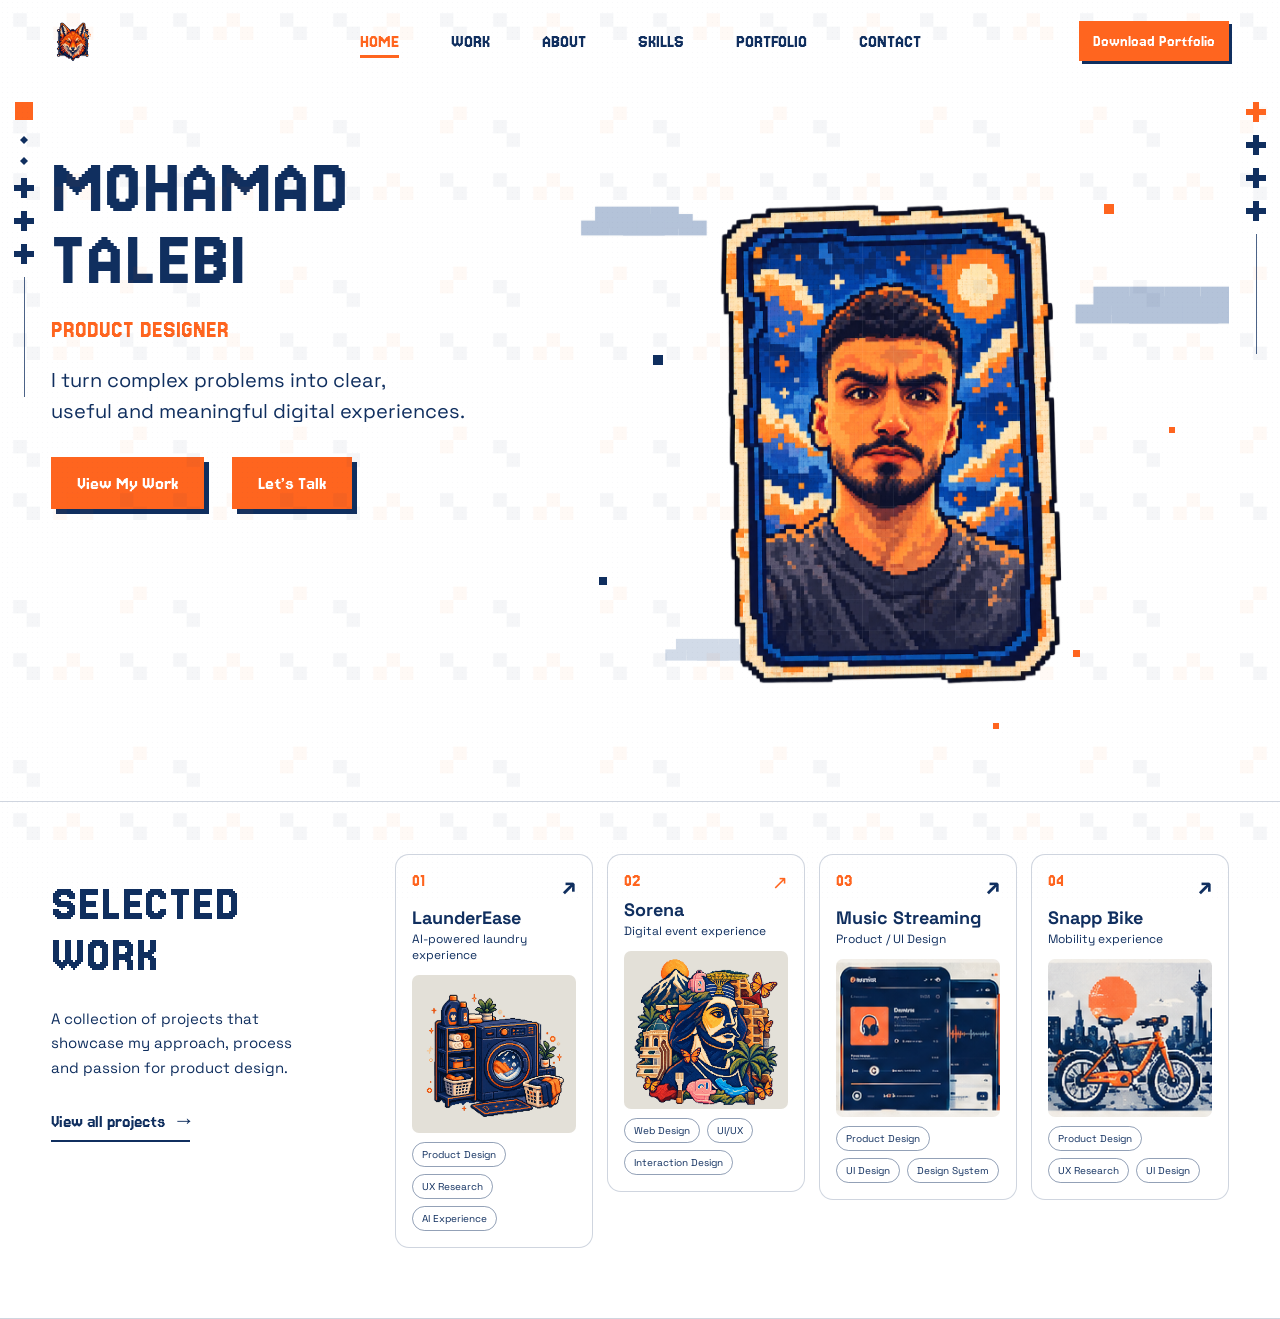
==== index.html @ 47027f38 "Add files via upload" ====
<!doctype html>
<html lang="en">
<head>
  <meta charset="utf-8">
  <meta name="viewport" content="width=device-width, initial-scale=1">
  <meta name="theme-color" content="#ffffff">
  <meta name="description" content="Mohamad Talebi — Product Designer portfolio.">
  <title>Mohamad Talebi — Product Designer</title>
  <link rel="preconnect" href="https://fonts.googleapis.com">
  <link rel="preconnect" href="https://fonts.gstatic.com" crossorigin>
  <link href="https://fonts.googleapis.com/css2?family=Jersey+15&family=Space+Grotesk:wght@400;500;600;700&display=swap" rel="stylesheet">
  <link rel="stylesheet" href="styles.css">
</head>
<body>
  <div class="noise" aria-hidden="true"></div>

  <header class="site-header">
    <a class="brand" href="#home" aria-label="Mohamad Talebi home">
      <img src="assets/foxlogo.png" alt="Mohamad Talebi home">
    </a>

    <nav class="desktop-nav" aria-label="Primary navigation">
      <a class="active" href="#home">HOME</a>
      <a href="#work">WORK</a>
      <a href="about.html">ABOUT</a>
      <a href="skills.html">SKILLS</a>
      <a href="portfolio.html">PORTFOLIO</a>
    <a href="contact.html">CONTACT</a>
    </nav>

    <div class="header-tools">
      <a class="portfolio-download" href="assets/mohamad%20talebi%20portfolio%20%282%29%20%281%29.pdf" download="Mohamad-Talebi-Portfolio.pdf">Download Portfolio</a>
      <button class="menu-button" type="button" aria-label="Open menu" aria-expanded="false">
        <span></span><span></span><span></span>
      </button>
    </div>
  </header>

  <div class="mobile-nav" aria-hidden="true">
    <a href="#home">HOME</a><a href="#work">WORK</a><a href="about.html">ABOUT</a>
    <a href="skills.html">SKILLS</a><a href="portfolio.html">PORTFOLIO</a>
    <a href="contact.html">CONTACT</a>
  </div>

  <main id="home">
    <section class="hero section-shell">
      <div class="side-rail left-rail" aria-hidden="true">
        <span class="rail-square"></span>
        <span class="rail-dot"></span><span class="rail-dot"></span>
        <span class="rail-cross"></span><span class="rail-cross"></span>
        <span class="rail-cross"></span>
        <i></i>
      </div>

      <div class="hero-copy">
        <h1>MOHAMAD<br>TALEBI</h1>
        <p class="role">PRODUCT DESIGNER</p>
        <p class="hero-text">I turn complex problems into clear,<br class="desktop-only"> useful and meaningful digital experiences.</p>
        <div class="hero-actions">
          <a class="btn-primary" href="#work">View My Work</a>
          <a class="btn-primary" href="contact.html">Let’s Talk</a>
        </div>
      </div>

      <div class="hero-art" aria-label="Pixel art portrait of Mohamad Talebi">
        <div class="pixel-cloud cloud-a" aria-hidden="true"><i></i><i></i><i></i></div>
        <div class="pixel-cloud cloud-b" aria-hidden="true"><i></i><i></i><i></i><i></i></div>
        <div class="pixel-cloud cloud-c" aria-hidden="true"><i></i><i></i><i></i></div>
        <div class="pixel-spark spark-a" aria-hidden="true"></div>
        <div class="pixel-spark spark-b" aria-hidden="true"></div>
        <div class="pixel-spark spark-c" aria-hidden="true"></div>
        <div class="pixel-spark spark-d" aria-hidden="true"></div>
        <div class="pixel-spark spark-e" aria-hidden="true"></div>
        <div class="pixel-spark spark-f" aria-hidden="true"></div>
        <div class="pixel-spark spark-g" aria-hidden="true"></div>
        <div class="hero-portrait-wrap">
          <div class="portrait-pixel-shimmer" aria-hidden="true"></div>
          <img class="hero-portrait" src="assets/hero-portrait.png" alt="Pixel art portrait of Mohamad Talebi">
        </div>
      </div>

      <div class="side-rail right-rail" aria-hidden="true">
        <span class="rail-cross orange"></span><span class="rail-cross"></span>
        <span class="rail-cross"></span><span class="rail-cross"></span>
        <i></i>
      </div>
    </section>

    <section class="work section-shell" id="work">
      <div class="work-intro">
        <h2>SELECTED<br>WORK</h2>
        <p>A collection of projects that showcase my approach, process and passion for product design.</p>
        <a class="text-link" href="#contact">View all projects <span>→</span></a>
      </div>

      <div class="project-grid">
        <article class="project-card">
          <div class="project-top"><span>01</span><a href="#contact" aria-label="Open LaunderEase project">↗</a></div>
          <h3>LaunderEase</h3><p>AI-powered laundry experience</p>
          <div class="project-image"><img src="assets/launder-ease.png" alt="LaunderEase UI"></div>
          <div class="tags"><span>Product Design</span><span>UX Research</span><span>AI Experience</span></div>
        </article>

        <a class="project-card" href="https://sorena-competition.com" target="_blank" rel="noopener noreferrer" aria-label="Open Sorena website">
          <div class="project-top"><span>02</span><span class="project-arrow" aria-hidden="true">↗</span></div>
          <h3>Sorena</h3><p>Digital event experience</p>
          <div class="project-image"><img src="assets/sorena-transparent.png" alt="Sorena event website"></div>
          <div class="tags"><span>Web Design</span><span>UI/UX</span><span>Interaction Design</span></div>
        </a>

        <article class="project-card">
          <div class="project-top"><span>03</span><a href="#contact" aria-label="Open Music Streaming project">↗</a></div>
          <h3>Music Streaming</h3><p>Product / UI Design</p>
          <div class="project-image"><img src="assets/music-streaming.png" alt="Music streaming UI"></div>
          <div class="tags"><span>Product Design</span><span>UI Design</span><span>Design System</span></div>
        </article>

        <article class="project-card">
          <div class="project-top"><span>04</span><a href="#contact" aria-label="Open Snapp Bike project">↗</a></div>
          <h3>Snapp Bike</h3><p>Mobility experience</p>
          <div class="project-image"><img src="assets/snapp-bike.png" alt="Snapp Bike project"></div>
          <div class="tags"><span>Product Design</span><span>UX Research</span><span>UI Design</span></div>
        </article>
      </div>
    </section>

  </main>

  <script src="script.js"></script>
</body>
</html>
---- styles.css ----
*{box-sizing:border-box}
:root{
  --paper:#ffffff;
  --paper-2:#ffffff;
  --navy:#102f5f;
  --navy-2:#1b3d70;
  --orange:#ff651f;
  --ink:#102f5f;
  --line:rgba(16,47,95,.20);
  --max:1440px;
  --pad:clamp(20px,4vw,64px);
  --pixel:"Jersey 15",monospace;
  --body:"Space Grotesk",system-ui,sans-serif;
}
html{scroll-behavior:smooth}
body{margin:0;background:#ffffff;color:var(--ink);font-family:var(--body);overflow-x:hidden}
body:before{content:"";position:fixed;inset:0;pointer-events:none;opacity:.13;background-image:radial-gradient(rgba(16,47,95,.25) .6px,transparent .6px);background-size:5px 5px;z-index:50}
.noise{position:fixed;inset:0;pointer-events:none;opacity:.045;z-index:51;background-image:url("assets/pixel-pattern.svg");background-size:160px 160px}
a{color:inherit;text-decoration:none}
button{font:inherit}
.site-header{height:82px;max-width:1440px;margin:auto;padding:0 var(--pad);display:grid;grid-template-columns:1fr auto 1fr;align-items:center;position:relative;z-index:60}
.brand{display:flex;align-items:center;gap:12px;width:44px;height:54px}
.brand img{display:block;width:44px;height:44px;object-fit:contain;image-rendering:auto}
.desktop-nav{display:flex;gap:52px;align-items:center}
.desktop-nav a{font:400 20px var(--pixel);position:relative;padding:30px 0}
.desktop-nav a.active,.desktop-nav a:hover,.desktop-nav a:focus-visible{color:var(--orange)}
.desktop-nav a.active:after,.desktop-nav a:hover:after,.desktop-nav a:focus-visible:after{content:"";position:absolute;height:3px;background:var(--orange);left:0;right:0;bottom:23px}
.header-tools{justify-self:end;display:flex;align-items:center;gap:26px}
.portfolio-download{display:inline-flex;align-items:center;justify-content:center;min-height:40px;padding:0 14px;background:var(--orange);color:#fff;font:400 17px var(--pixel);white-space:nowrap;box-shadow:3px 3px 0 var(--navy);transition:transform .18s,box-shadow .18s}
.portfolio-download:hover,.portfolio-download:focus-visible{transform:translate(2px,2px);box-shadow:1px 1px 0 var(--navy)}
.menu-button{display:none;border:0;background:none;width:42px;height:42px;padding:8px;cursor:pointer}
.menu-button span{display:block;height:3px;background:var(--navy);margin:5px 0}
.mobile-nav{display:none}
.section-shell{max-width:1440px;margin:auto;padding-left:var(--pad);padding-right:var(--pad)}
.hero{min-height:600px;height:calc(100vh - 82px);max-height:720px;display:grid;grid-template-columns:minmax(450px,.85fr) 1.15fr;position:relative;border-bottom:1px solid var(--line);overflow:hidden}
.hero-copy{padding-top:42px;position:relative;z-index:5}
.hero h1,.work h2,.about h2,.skills h2,.contact h2{font:400 clamp(72px,6.5vw,112px)/.86 var(--pixel);letter-spacing:.015em;margin:28px 0 22px;color:var(--navy)}
.role{font:400 clamp(24px,2vw,32px) var(--pixel);color:var(--orange);margin:0 0 22px}
.hero-text{font-size:20px;line-height:1.55;max-width:570px;margin:0 0 30px}
.hero-actions{display:flex;align-items:center;gap:28px}
.btn-primary{display:inline-flex;align-items:center;gap:24px;background:var(--orange);color:white;padding:16px 26px;font:400 20px var(--pixel);box-shadow:5px 5px 0 var(--navy);transition:transform .18s,box-shadow .18s}
.btn-primary:hover,.btn-primary:focus-visible,.btn-primary:active{transform:translate(3px,3px);box-shadow:2px 2px 0 var(--navy)}
.btn-primary[aria-disabled="true"],.btn-primary.disabled{background:#b7bec9;color:#ffffff;box-shadow:5px 5px 0 #7d8794;pointer-events:none}
.text-link span{font-size:22px;line-height:0}
.text-link{display:inline-flex;align-items:center;gap:12px;font:400 19px var(--pixel);border-bottom:2px solid var(--navy);padding-bottom:9px}
.text-link:hover{color:var(--orange);border-color:var(--orange)}
.side-rail{position:absolute;top:20px;bottom:0;width:48px;display:flex;flex-direction:column;align-items:center;gap:13px;z-index:8}
.left-rail{left:0}.right-rail{right:0}
.rail-square{width:18px;height:18px;background:var(--orange);margin-bottom:3px}
.rail-dot{width:8px;height:8px;background:var(--navy);clip-path:polygon(50% 0,100% 50%,50% 100%,0 50%)}
.rail-cross{width:20px;height:20px;background:var(--navy);clip-path:polygon(35% 0,65% 0,65% 35%,100% 35%,100% 65%,65% 65%,65% 100%,35% 100%,35% 65%,0 65%,0 35%,35% 35%)}
.rail-cross.orange{background:var(--orange)}
.side-rail i{height:120px;width:1px;background:var(--navy);opacity:.75}
.work{display:grid;grid-template-columns:300px 1fr;gap:44px;padding-top:52px;padding-bottom:70px;border-bottom:1px solid var(--line)}
.work h2{font-size:54px;line-height:.95;margin:25px 0}
.work-intro>p{font-size:15px;line-height:1.65;margin-bottom:30px;max-width:270px}
.project-grid{display:grid;grid-template-columns:repeat(4,minmax(0,1fr));gap:14px;align-items:start}
.project-card{border:1px solid var(--line);border-radius:14px;padding:16px;background:#ffffff;min-width:0;transition:transform .25s,box-shadow .25s}
.project-card:hover{transform:translateY(-6px);box-shadow:7px 7px 0 rgba(16,47,95,.14)}
.project-top{display:flex;justify-content:space-between;color:var(--orange);font:400 19px var(--pixel)}
.project-top a{color:var(--navy);font:700 23px var(--body)}
.project-card h3{font-size:18px;margin:5px 0 2px}.project-card p{font-size:12px;margin:0 0 12px}
.project-image{height:158px;overflow:hidden;border-radius:7px;background:#e3e0d8}
.project-image img{width:100%;height:100%;object-fit:cover;display:block;image-rendering:auto}
.tags{display:flex;flex-wrap:wrap;gap:7px;margin-top:9px}
.tags span{border:1px solid rgba(16,47,95,.45);border-radius:99px;padding:5px 9px;font-size:10px;white-space:nowrap}
.about,.skills,.contact{padding-top:100px;padding-bottom:100px;border-bottom:1px solid var(--line)}
.about{display:grid;grid-template-columns:100px 1fr 1fr;gap:30px;align-items:start}
.about h2{font-size:70px;margin:20px 0}.about h2 em{color:var(--orange);font-style:normal}
.eyebrow{font:400 18px var(--pixel);letter-spacing:.06em;color:var(--orange)}
.about-copy{font-size:20px;line-height:1.6;max-width:540px;margin-top:80px}
.skills{display:grid;grid-template-columns:100px .65fr 1fr;gap:30px;align-items:start}
.skills h2{font-size:68px;margin:20px 0}.skill-list{display:grid;grid-template-columns:1fr 1fr;gap:0;border-top:1px solid var(--line);margin-top:45px}
.skill-list span{font:400 19px var(--pixel);padding:18px 0;border-bottom:1px solid var(--line)}
.contact{position:relative;overflow:hidden;padding-bottom:125px}
.contact h2{font-size:clamp(54px,7vw,100px);margin:22px 0 36px;position:relative;z-index:2}.contact h2 span{color:var(--orange)}
.contact-pattern{position:absolute;right:0;top:30px;width:270px;height:220px;background:url("assets/pixel-pattern.svg");background-size:54px;opacity:.55;transform:rotate(8deg)}
.btn-primary.big{font-size:15px;padding:19px 28px}

@media (max-width:1100px){
  .desktop-nav{gap:28px}.hero{grid-template-columns:1fr 1fr}
  .hero h1{font-size:clamp(52px,7vw,78px)}
  .hero-text{font-size:17px}.side-rail{display:none}
  .work{grid-template-columns:230px 1fr;gap:25px}.project-grid{grid-template-columns:repeat(2,1fr)}
  .project-image{height:180px}
  .about{grid-template-columns:70px 1fr 1fr}.skills{grid-template-columns:70px .7fr 1fr}
}
@media (max-width:760px){
  :root{--pad:20px}
  body{padding-top:72px}
  .site-header{position:fixed;top:0;left:0;right:0;width:100%;height:72px;display:flex;justify-content:space-between;background:var(--paper);box-shadow:0 1px 0 rgba(16,47,95,.12)}.brand{width:38px;height:48px}.brand img{width:38px;height:38px}.desktop-nav{display:none}
  .header-tools{gap:12px}.portfolio-download{min-height:36px;padding:0 10px;font-size:14px;box-shadow:2px 2px 0 var(--navy)}
  .menu-button{display:block}.mobile-nav{position:fixed;z-index:55;top:72px;left:12px;right:12px;background:var(--paper-2);border:1px solid var(--line);box-shadow:6px 6px 0 rgba(16,47,95,.15);padding:12px;display:flex;flex-direction:column;gap:4px;transform:translateY(-120%);transition:transform .25s}
  .mobile-nav.open{transform:translateY(0)}.mobile-nav a{font:700 16px var(--pixel);padding:16px;border-bottom:1px solid var(--line)}
  .hero{height:auto;min-height:0;display:flex;flex-direction:column;padding-top:28px;padding-bottom:0}
  .hero-copy{padding-top:0}
  .hero h1{font-size:clamp(44px,12vw,62px);margin:20px 0 15px}
  .role{font-size:21px}.hero-text{font-size:16px;line-height:1.55}.desktop-only{display:none}
  .hero-actions{gap:18px;flex-wrap:wrap;position:relative;top:-7px}.btn-primary{padding:14px 18px;font-size:16px}.text-link{font-size:16px}
  .hero-art{height:285px;margin:0 -20px 0;order:-1}.hero-copy{order:1}  .pixel-sun{width:48px;height:48px;right:22%;bottom:100px}  .work{display:block;padding-top:45px}.work h2{font-size:38px}.work-intro>p{max-width:100%}
  .project-grid{grid-template-columns:1fr;gap:16px}.project-card{padding:14px}.project-image{height:auto;aspect-ratio:1.6}
  .about,.skills{display:block;padding-top:70px;padding-bottom:70px}.about h2,.skills h2{font-size:48px}.about-copy{margin-top:25px;font-size:17px}
  .skills .skill-list{margin-top:30px;grid-template-columns:1fr}.skill-list span{font-size:11px}
  .contact{padding-top:70px;padding-bottom:90px}.contact h2{font-size:48px}.contact-pattern{width:170px;height:150px;background-size:42px;opacity:.35}
}
@media (prefers-reduced-motion:reduce){html{scroll-behavior:auto}.project-card,.btn-primary{transition:none}}

/* HERO ART — portrait + subtle pixel motion */
.hero-art{
  position:relative;
  min-width:0;
  height:100%;
  overflow:hidden;
  display:flex;
  align-items:center;
  justify-content:center;
  isolation:isolate;
}
.hero-portrait-wrap{
  position:relative;
  z-index:4;
  width:min(92%, 560px);
  max-height:92%;
  display:flex;
  align-items:center;
  justify-content:center;
  animation:portrait-float 3.8s ease-in-out infinite;
}
.hero-portrait{
  display:block;
  width:100%;
  height:auto;
  max-height:650px;
  object-fit:contain;
  object-position:center;
  filter:saturate(1.02) contrast(1.01);
  transform:translateZ(0);
  animation:portrait-breathe 4.8s ease-in-out infinite;
}
/* Very subtle moving pixel light, without changing the artwork itself. */
.portrait-pixel-shimmer{
  position:absolute;
  inset:8% 9% 8% 9%;
  z-index:2;
  pointer-events:none;
  opacity:.16;
  mix-blend-mode:screen;
  background:
    repeating-linear-gradient(90deg, transparent 0 15px, rgba(255,255,255,.34) 15px 16px, transparent 16px 31px),
    repeating-linear-gradient(0deg, transparent 0 15px, rgba(255,255,255,.22) 15px 16px, transparent 16px 31px);
  -webkit-mask-image:url("assets/hero-portrait.png");
  mask-image:url("assets/hero-portrait.png");
  -webkit-mask-size:100% 100%;
  mask-size:100% 100%;
  animation:pixel-shimmer 4.2s steps(12,end) infinite;
}
.pixel-cloud{
  position:absolute;
  z-index:1;
  display:flex;
  align-items:flex-end;
  gap:0;
  opacity:.78;
  filter:drop-shadow(0 0 1px rgba(16,47,95,.08));
}
.pixel-cloud i{
  display:block;
  width:34px;
  height:18px;
  background:#9fb3cf;
  box-shadow:
    17px -17px 0 #9fb3cf,
    34px -8px 0 #9fb3cf,
    51px 0 0 #9fb3cf;
}
.cloud-a{left:3%;top:19%;transform:scale(.82);animation:cloud-drift-a 8s linear infinite}
.cloud-b{right:2%;top:31%;transform:scale(1.05);animation:cloud-drift-b 10s linear infinite}
.cloud-c{left:14%;bottom:19%;transform:scale(.62);opacity:.46;animation:cloud-drift-c 7s linear infinite}
.pixel-spark{
  position:absolute;
  width:10px;height:10px;
  background:var(--orange);
  z-index:2;
  box-shadow:10px 10px 0 rgba(255,107,31,.0);
  animation:spark-flicker 2.6s steps(4,end) infinite;
}
.spark-a{right:17%;top:17%;animation-delay:-1.2s}
.spark-b{left:15%;top:38%;background:var(--navy);animation-delay:-2.1s}
.spark-c{right:22%;bottom:20%;width:7px;height:7px;animation-delay:-.5s}
.spark-d{left:31%;top:22%;width:7px;height:7px;background:var(--navy);animation-delay:-1.4s}
.spark-e{right:8%;top:48%;width:6px;height:6px;background:var(--orange);animation-delay:-2.2s}
.spark-f{left:7%;bottom:30%;width:8px;height:8px;background:var(--navy);animation-delay:-.9s}
.spark-g{right:34%;bottom:10%;width:6px;height:6px;background:var(--orange);animation-delay:-1.8s}
@keyframes portrait-float{
  0%,100%{transform:translate3d(0,0,0)}
  50%{transform:translate3d(0,-7px,0)}
}
@keyframes portrait-breathe{
  0%,100%{transform:scale(1) rotate(0deg)}
  50%{transform:scale(1.008) rotate(.15deg)}
}
@keyframes pixel-shimmer{
  0%{transform:translate(0,0);opacity:.08}
  25%{transform:translate(8px,-4px);opacity:.18}
  50%{transform:translate(-5px,6px);opacity:.10}
  75%{transform:translate(6px,3px);opacity:.17}
  100%{transform:translate(0,0);opacity:.08}
}
@keyframes cloud-drift-a{
  0%,100%{transform:translateX(0) scale(.82)}
  50%{transform:translateX(34px) scale(.84)}
}
@keyframes cloud-drift-b{
  0%,100%{transform:translateX(0) scale(1.05)}
  50%{transform:translateX(-42px) scale(1.02)}
}
@keyframes cloud-drift-c{
  0%,100%{transform:translateX(0) scale(.62)}
  50%{transform:translateX(28px) scale(.65)}
}
@keyframes spark-flicker{
  0%,100%{opacity:.25;transform:translate(0,0)}
  25%{opacity:1;transform:translate(2px,-2px)}
  50%{opacity:.45;transform:translate(-1px,2px)}
  75%{opacity:.9;transform:translate(1px,1px)}
}
@media (max-width:1100px){
  .hero-art{min-height:420px}
  .hero-portrait-wrap{width:min(94%,480px)}
}
@media (max-width:760px){
  .hero-art{height:285px;min-height:285px;margin:0 -20px 0;order:-1}
  .hero-portrait-wrap{width:min(78%,300px);max-height:275px}
  .pixel-cloud i{width:25px;height:13px;box-shadow:13px -13px 0 #9fb3cf,26px -6px 0 #9fb3cf,39px 0 0 #9fb3cf}
  .cloud-a{top:16%;left:1%}.cloud-b{top:34%;right:-3%}.cloud-c{bottom:13%;left:9%}
}
@media (prefers-reduced-motion:reduce){
  .hero-portrait-wrap,.hero-portrait,.portrait-pixel-shimmer,.pixel-cloud,.pixel-spark{animation:none}
}
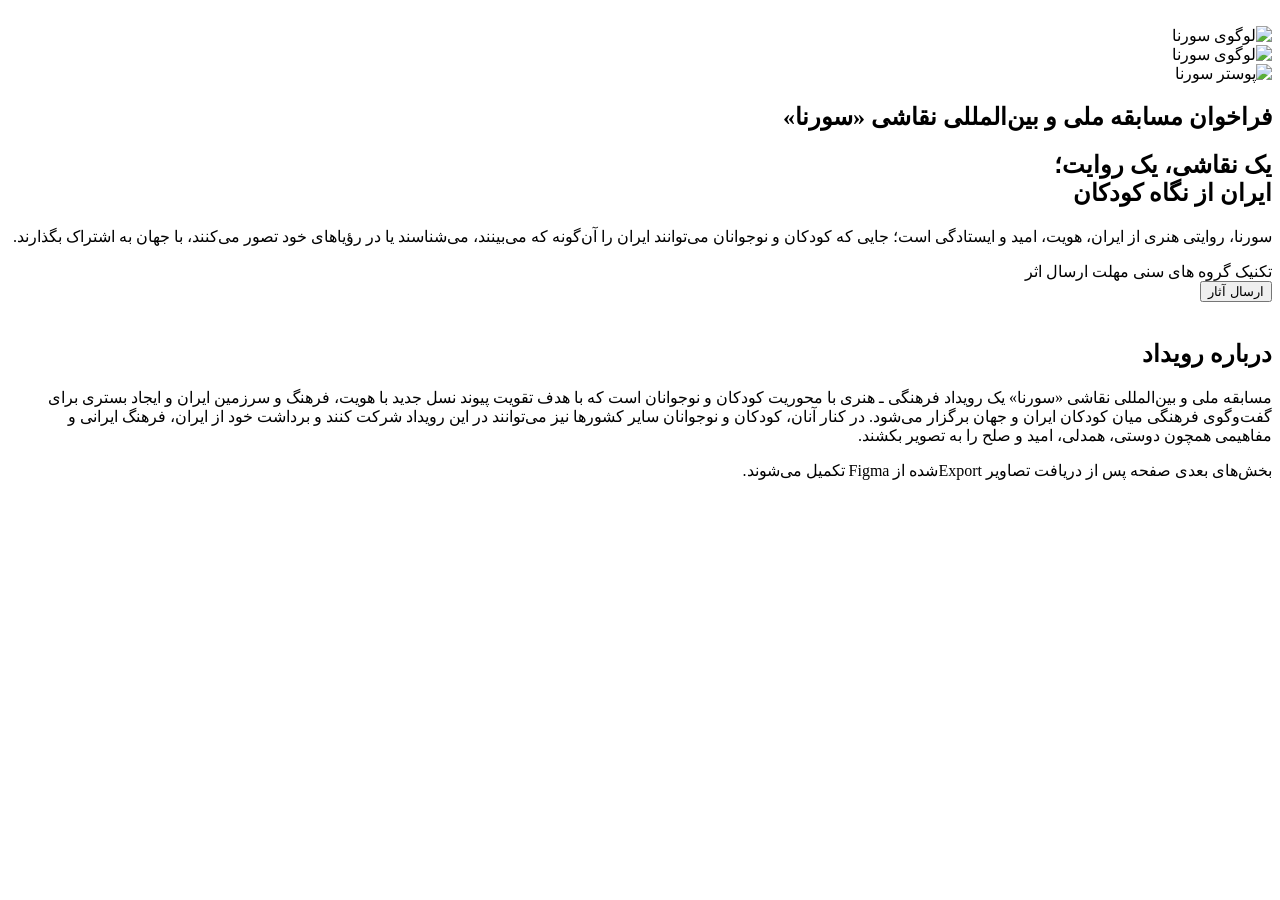
==== commit 7ebcc412: "update website" ====
--- a/index.html
+++ b/index.html
@@ -1,131 +1,100 @@
-<!doctype html>
-<html lang="en">
+<!DOCTYPE html>
+<html lang="fa" dir="rtl">
 <head>
-  <meta charset="utf-8">
-  <meta name="viewport" content="width=device-width, initial-scale=1">
-  <meta name="theme-color" content="#ffffff">
-  <meta name="description" content="Mohamad Talebi — Product Designer portfolio.">
-  <title>Mohamad Talebi — Product Designer</title>
-  <link rel="preconnect" href="https://fonts.googleapis.com">
-  <link rel="preconnect" href="https://fonts.gstatic.com" crossorigin>
-  <link href="https://fonts.googleapis.com/css2?family=Jersey+15&family=Space+Grotesk:wght@400;500;600;700&display=swap" rel="stylesheet">
-  <link rel="stylesheet" href="styles.css">
+<meta charset="UTF-8">
+<meta name="viewport" content="width=device-width, initial-scale=1.0">
+<title>سورنا | فراخوان مسابقه ملی و بین‌المللی نقاشی</title>
+<link rel="stylesheet" href="style.css">
 </head>
 <body>
-  <div class="noise" aria-hidden="true"></div>
 
-  <header class="site-header">
-    <a class="brand" href="#home" aria-label="Mohamad Talebi home">
-      <img src="assets/foxlogo.png" alt="Mohamad Talebi home">
-    </a>
+  <!-- ===================== HERO / HEADER SECTION ===================== -->
+  <section class="hero">
+    <div class="hero-bg">
+      <img src="https://www.figma.com/api/mcp/asset/2efaf86c-19d7-491a-ae62-c3c2789e7d86.svg" alt="" class="hero-bg-img">
+    </div>
 
-    <nav class="desktop-nav" aria-label="Primary navigation">
-      <a class="active" href="#home">HOME</a>
-      <a href="#work">WORK</a>
-      <a href="about.html">ABOUT</a>
-      <a href="skills.html">SKILLS</a>
-      <a href="portfolio.html">PORTFOLIO</a>
-    <a href="contact.html">CONTACT</a>
-    </nav>
+    <div class="hero-inner">
 
-    <div class="header-tools">
-      <a class="portfolio-download" href="assets/mohamad%20talebi%20portfolio%20%282%29%20%281%29.pdf" download="Mohamad-Talebi-Portfolio.pdf">Download Portfolio</a>
-      <button class="menu-button" type="button" aria-label="Open menu" aria-expanded="false">
-        <span></span><span></span><span></span>
-      </button>
-    </div>
-  </header>
-
-  <div class="mobile-nav" aria-hidden="true">
-    <a href="#home">HOME</a><a href="#work">WORK</a><a href="about.html">ABOUT</a>
-    <a href="skills.html">SKILLS</a><a href="portfolio.html">PORTFOLIO</a>
-    <a href="contact.html">CONTACT</a>
-  </div>
-
-  <main id="home">
-    <section class="hero section-shell">
-      <div class="side-rail left-rail" aria-hidden="true">
-        <span class="rail-square"></span>
-        <span class="rail-dot"></span><span class="rail-dot"></span>
-        <span class="rail-cross"></span><span class="rail-cross"></span>
-        <span class="rail-cross"></span>
-        <i></i>
+      <!-- top logo -->
+      <div class="logo-small">
+        <img src="https://www.figma.com/api/mcp/asset/dbd52d96-d83a-4b73-b6b0-74be050a4d57.png" alt="لوگوی سورنا">
       </div>
 
-      <div class="hero-copy">
-        <h1>MOHAMAD<br>TALEBI</h1>
-        <p class="role">PRODUCT DESIGNER</p>
-        <p class="hero-text">I turn complex problems into clear,<br class="desktop-only"> useful and meaningful digital experiences.</p>
-        <div class="hero-actions">
-          <a class="btn-primary" href="#work">View My Work</a>
-          <a class="btn-primary" href="contact.html">Let’s Talk</a>
-        </div>
+      <!-- top-right big logo -->
+      <div class="logo-big">
+        <img src="https://www.figma.com/api/mcp/asset/dbd52d96-d83a-4b73-b6b0-74be050a4d57.png" alt="لوگوی سورنا">
       </div>
 
-      <div class="hero-art" aria-label="Pixel art portrait of Mohamad Talebi">
-        <div class="pixel-cloud cloud-a" aria-hidden="true"><i></i><i></i><i></i></div>
-        <div class="pixel-cloud cloud-b" aria-hidden="true"><i></i><i></i><i></i><i></i></div>
-        <div class="pixel-cloud cloud-c" aria-hidden="true"><i></i><i></i><i></i></div>
-        <div class="pixel-spark spark-a" aria-hidden="true"></div>
-        <div class="pixel-spark spark-b" aria-hidden="true"></div>
-        <div class="pixel-spark spark-c" aria-hidden="true"></div>
-        <div class="pixel-spark spark-d" aria-hidden="true"></div>
-        <div class="pixel-spark spark-e" aria-hidden="true"></div>
-        <div class="pixel-spark spark-f" aria-hidden="true"></div>
-        <div class="pixel-spark spark-g" aria-hidden="true"></div>
-        <div class="hero-portrait-wrap">
-          <div class="portrait-pixel-shimmer" aria-hidden="true"></div>
-          <img class="hero-portrait" src="assets/hero-portrait.png" alt="Pixel art portrait of Mohamad Talebi">
-        </div>
+      <!-- illustration / poster -->
+      <div class="poster">
+        <img src="https://www.figma.com/api/mcp/asset/7921a3bb-6ff0-4070-8cef-eab6e311005f.png" alt="پوستر سورنا">
       </div>
 
-      <div class="side-rail right-rail" aria-hidden="true">
-        <span class="rail-cross orange"></span><span class="rail-cross"></span>
-        <span class="rail-cross"></span><span class="rail-cross"></span>
-        <i></i>
-      </div>
-    </section>
+      <!-- text block -->
+      <div class="hero-text">
+        <h2 class="hero-kicker">فراخوان مسابقه ملی و بین‌المللی نقاشی «سورنا»</h2>
+        <h1 class="hero-title">
+          یک نقاشی، یک روایت؛<br>
+          ایران از نگاه کودکان
+        </h1>
+        <p class="hero-desc">
+          سورنا، روایتی هنری از ایران، هویت، امید و ایستادگی است؛ جایی که کودکان و نوجوانان می‌توانند ایران را آن‌گونه که می‌بینند، می‌شناسند یا در رؤیاهای خود تصور می‌کنند، با جهان به اشتراک بگذارند.
+        </p>
 
-    <section class="work section-shell" id="work">
-      <div class="work-intro">
-        <h2>SELECTED<br>WORK</h2>
-        <p>A collection of projects that showcase my approach, process and passion for product design.</p>
-        <a class="text-link" href="#contact">View all projects <span>→</span></a>
+        <div class="hero-meta">
+          <span>تکنیک</span>
+          <span>گروه های سنی</span>
+          <span>مهلت ارسال اثر</span>
+        </div>
+
+        <button class="cta-btn">ارسال آثار</button>
       </div>
 
-      <div class="project-grid">
-        <article class="project-card">
-          <div class="project-top"><span>01</span><a href="#contact" aria-label="Open LaunderEase project">↗</a></div>
-          <h3>LaunderEase</h3><p>AI-powered laundry experience</p>
-          <div class="project-image"><img src="assets/launder-ease.png" alt="LaunderEase UI"></div>
-          <div class="tags"><span>Product Design</span><span>UX Research</span><span>AI Experience</span></div>
-        </article>
+      <!-- small "children eye" sticker rotated icon -->
+      <div class="eye-sticker">
+        <img src="https://www.figma.com/api/mcp/asset/4cbd8732-5fc2-472d-a645-e455d7a0472f.png" alt="">
+      </div>
 
-        <a class="project-card" href="https://sorena-competition.com" target="_blank" rel="noopener noreferrer" aria-label="Open Sorena website">
-          <div class="project-top"><span>02</span><span class="project-arrow" aria-hidden="true">↗</span></div>
-          <h3>Sorena</h3><p>Digital event experience</p>
-          <div class="project-image"><img src="assets/sorena-transparent.png" alt="Sorena event website"></div>
-          <div class="tags"><span>Web Design</span><span>UI/UX</span><span>Interaction Design</span></div>
-        </a>
+    </div>
+  </section>
 
-        <article class="project-card">
-          <div class="project-top"><span>03</span><a href="#contact" aria-label="Open Music Streaming project">↗</a></div>
-          <h3>Music Streaming</h3><p>Product / UI Design</p>
-          <div class="project-image"><img src="assets/music-streaming.png" alt="Music streaming UI"></div>
-          <div class="tags"><span>Product Design</span><span>UI Design</span><span>Design System</span></div>
-        </article>
+  <!-- ===================== ABOUT SECTION ===================== -->
+  <section class="about">
+    <div class="about-inner">
+      <div class="about-image">
+        <!-- TODO: replace with exported PNG of node id 8:1482 "one art one story" -->
+        <div class="about-image-placeholder"></div>
+      </div>
+      <div class="about-text">
+        <h2>درباره رویداد</h2>
+        <p>
+          مسابقه ملی و بین‌المللی نقاشی «سورنا» یک رویداد فرهنگی ـ هنری با محوریت کودکان و نوجوانان است که
+          با هدف تقویت پیوند نسل جدید با هویت، فرهنگ و سرزمین ایران و ایجاد بستری برای گفت‌وگوی فرهنگی میان
+          کودکان ایران و جهان برگزار می‌شود. در کنار آنان، کودکان و نوجوانان سایر کشورها نیز می‌توانند در این
+          رویداد شرکت کنند و برداشت خود از ایران، فرهنگ ایرانی و مفاهیمی همچون دوستی، همدلی، امید و صلح را
+          به تصویر بکشند.
+        </p>
+      </div>
+    </div>
+  </section>
 
-        <article class="project-card">
-          <div class="project-top"><span>04</span><a href="#contact" aria-label="Open Snapp Bike project">↗</a></div>
-          <h3>Snapp Bike</h3><p>Mobility experience</p>
-          <div class="project-image"><img src="assets/snapp-bike.png" alt="Snapp Bike project"></div>
-          <div class="tags"><span>Product Design</span><span>UX Research</span><span>UI Design</span></div>
-        </article>
-      </div>
-    </section>
+  <!-- ===================== REMAINING SECTIONS (to be completed) ===================== -->
+  <!--
+    این بخش‌ها (illustration sections) شامل هزاران المان وکتور تزئینی هستن که در Figma
+    باید به صورت عکس Export بشن. راهنمای دقیق در پاسخ چت آورده شده.
+    Node IDs باقی‌مانده برای export:
+      - 8:19493  "back2"      (y: 1147–1771)
+      - 66:32596 "Group 2"    (y: 1819–2115)
+      - 66:32206 "Frame 3"    (y: 2147–2491)
+      - 66:32218 "Frame 4"    (y: 2531–2779)
+      - 72:32606 "BOX"        (y: 2531–2827)
+      - 78:33373 "old box"    (y: 2851–3195)
+      - 86:33381 "home page"  (y: 2787–3211)
+  -->
+  <section class="placeholder-section">
+    <p>بخش‌های بعدی صفحه پس از دریافت تصاویر Export‌شده از Figma تکمیل می‌شوند.</p>
+  </section>
 
-  </main>
-
-  <script src="script.js"></script>
 </body>
 </html>
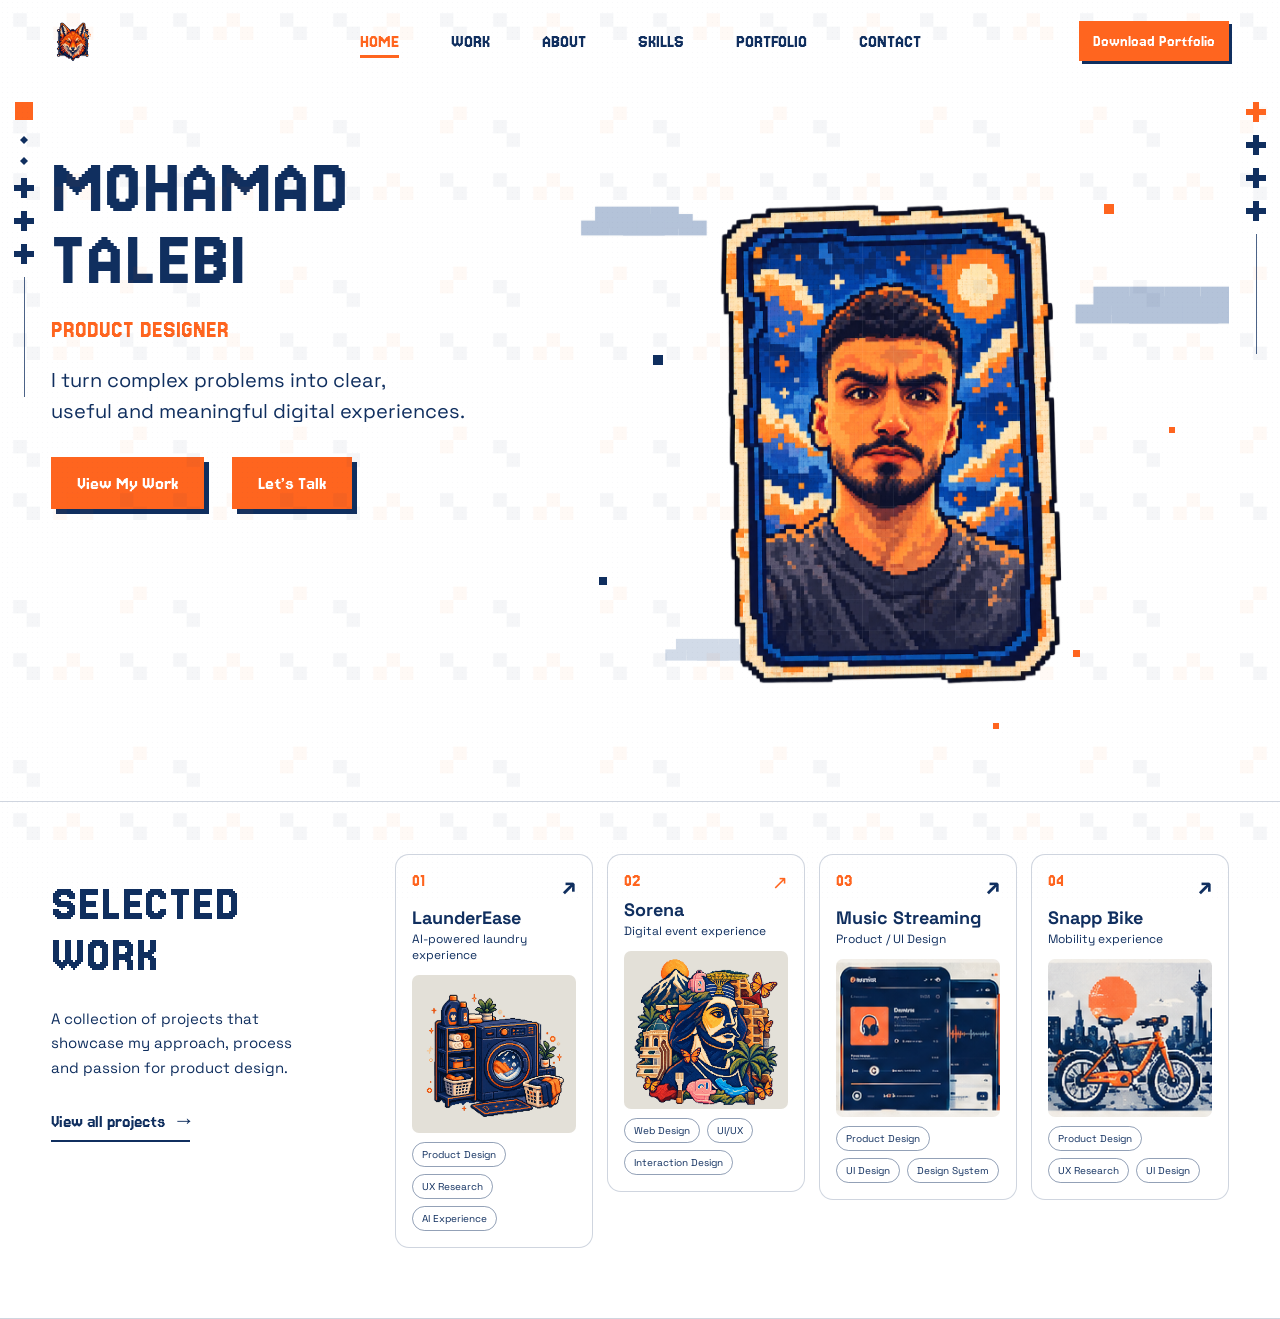
==== commit 964db213: "update website" ====
--- a/index.html
+++ b/index.html
@@ -1,100 +1,131 @@
-<!DOCTYPE html>
-<html lang="fa" dir="rtl">
+<!doctype html>
+<html lang="en">
 <head>
-<meta charset="UTF-8">
-<meta name="viewport" content="width=device-width, initial-scale=1.0">
-<title>سورنا | فراخوان مسابقه ملی و بین‌المللی نقاشی</title>
-<link rel="stylesheet" href="style.css">
+  <meta charset="utf-8">
+  <meta name="viewport" content="width=device-width, initial-scale=1">
+  <meta name="theme-color" content="#ffffff">
+  <meta name="description" content="Mohamad Talebi — Product Designer portfolio.">
+  <title>Mohamad Talebi — Product Designer</title>
+  <link rel="preconnect" href="https://fonts.googleapis.com">
+  <link rel="preconnect" href="https://fonts.gstatic.com" crossorigin>
+  <link href="https://fonts.googleapis.com/css2?family=Jersey+15&family=Space+Grotesk:wght@400;500;600;700&display=swap" rel="stylesheet">
+  <link rel="stylesheet" href="styles.css">
 </head>
 <body>
+  <div class="noise" aria-hidden="true"></div>
 
-  <!-- ===================== HERO / HEADER SECTION ===================== -->
-  <section class="hero">
-    <div class="hero-bg">
-      <img src="https://www.figma.com/api/mcp/asset/2efaf86c-19d7-491a-ae62-c3c2789e7d86.svg" alt="" class="hero-bg-img">
+  <header class="site-header">
+    <a class="brand" href="#home" aria-label="Mohamad Talebi home">
+      <img src="assets/foxlogo.png" alt="Mohamad Talebi home">
+    </a>
+
+    <nav class="desktop-nav" aria-label="Primary navigation">
+      <a class="active" href="#home">HOME</a>
+      <a href="works.html">WORK</a>
+      <a href="about.html">ABOUT</a>
+      <a href="skills.html">SKILLS</a>
+      <a href="portfolio.html">PORTFOLIO</a>
+    <a href="contact.html">CONTACT</a>
+    </nav>
+
+    <div class="header-tools">
+      <a class="portfolio-download" href="assets/mohamad%20talebi%20portfolio%20%282%29%20%281%29.pdf" download="Mohamad-Talebi-Portfolio.pdf">Download Portfolio</a>
+      <button class="menu-button" type="button" aria-label="Open menu" aria-expanded="false">
+        <span></span><span></span><span></span>
+      </button>
     </div>
+  </header>
 
-    <div class="hero-inner">
+  <div class="mobile-nav" aria-hidden="true">
+    <a href="#home">HOME</a><a href="works.html">WORK</a><a href="about.html">ABOUT</a>
+    <a href="skills.html">SKILLS</a><a href="portfolio.html">PORTFOLIO</a>
+    <a href="contact.html">CONTACT</a>
+  </div>
 
-      <!-- top logo -->
-      <div class="logo-small">
-        <img src="https://www.figma.com/api/mcp/asset/dbd52d96-d83a-4b73-b6b0-74be050a4d57.png" alt="لوگوی سورنا">
+  <main id="home">
+    <section class="hero section-shell">
+      <div class="side-rail left-rail" aria-hidden="true">
+        <span class="rail-square"></span>
+        <span class="rail-dot"></span><span class="rail-dot"></span>
+        <span class="rail-cross"></span><span class="rail-cross"></span>
+        <span class="rail-cross"></span>
+        <i></i>
       </div>
 
-      <!-- top-right big logo -->
-      <div class="logo-big">
-        <img src="https://www.figma.com/api/mcp/asset/dbd52d96-d83a-4b73-b6b0-74be050a4d57.png" alt="لوگوی سورنا">
+      <div class="hero-copy">
+        <h1>MOHAMAD<br>TALEBI</h1>
+        <p class="role">PRODUCT DESIGNER</p>
+        <p class="hero-text">I turn complex problems into clear,<br class="desktop-only"> useful and meaningful digital experiences.</p>
+        <div class="hero-actions">
+          <a class="btn-primary" href="#work">View My Work</a>
+          <a class="btn-primary" href="contact.html">Let’s Talk</a>
+        </div>
       </div>
 
-      <!-- illustration / poster -->
-      <div class="poster">
-        <img src="https://www.figma.com/api/mcp/asset/7921a3bb-6ff0-4070-8cef-eab6e311005f.png" alt="پوستر سورنا">
+      <div class="hero-art" aria-label="Pixel art portrait of Mohamad Talebi">
+        <div class="pixel-cloud cloud-a" aria-hidden="true"><i></i><i></i><i></i></div>
+        <div class="pixel-cloud cloud-b" aria-hidden="true"><i></i><i></i><i></i><i></i></div>
+        <div class="pixel-cloud cloud-c" aria-hidden="true"><i></i><i></i><i></i></div>
+        <div class="pixel-spark spark-a" aria-hidden="true"></div>
+        <div class="pixel-spark spark-b" aria-hidden="true"></div>
+        <div class="pixel-spark spark-c" aria-hidden="true"></div>
+        <div class="pixel-spark spark-d" aria-hidden="true"></div>
+        <div class="pixel-spark spark-e" aria-hidden="true"></div>
+        <div class="pixel-spark spark-f" aria-hidden="true"></div>
+        <div class="pixel-spark spark-g" aria-hidden="true"></div>
+        <div class="hero-portrait-wrap">
+          <div class="portrait-pixel-shimmer" aria-hidden="true"></div>
+          <img class="hero-portrait" src="assets/hero-portrait.png" alt="Pixel art portrait of Mohamad Talebi">
+        </div>
       </div>
 
-      <!-- text block -->
-      <div class="hero-text">
-        <h2 class="hero-kicker">فراخوان مسابقه ملی و بین‌المللی نقاشی «سورنا»</h2>
-        <h1 class="hero-title">
-          یک نقاشی، یک روایت؛<br>
-          ایران از نگاه کودکان
-        </h1>
-        <p class="hero-desc">
-          سورنا، روایتی هنری از ایران، هویت، امید و ایستادگی است؛ جایی که کودکان و نوجوانان می‌توانند ایران را آن‌گونه که می‌بینند، می‌شناسند یا در رؤیاهای خود تصور می‌کنند، با جهان به اشتراک بگذارند.
-        </p>
+      <div class="side-rail right-rail" aria-hidden="true">
+        <span class="rail-cross orange"></span><span class="rail-cross"></span>
+        <span class="rail-cross"></span><span class="rail-cross"></span>
+        <i></i>
+      </div>
+    </section>
 
-        <div class="hero-meta">
-          <span>تکنیک</span>
-          <span>گروه های سنی</span>
-          <span>مهلت ارسال اثر</span>
-        </div>
-
-        <button class="cta-btn">ارسال آثار</button>
+    <section class="work section-shell" id="work">
+      <div class="work-intro">
+        <h2>SELECTED<br>WORK</h2>
+        <p>A collection of projects that showcase my approach, process and passion for product design.</p>
+        <a class="text-link" href="works.html">View all projects <span>→</span></a>
       </div>
 
-      <!-- small "children eye" sticker rotated icon -->
-      <div class="eye-sticker">
-        <img src="https://www.figma.com/api/mcp/asset/4cbd8732-5fc2-472d-a645-e455d7a0472f.png" alt="">
+      <div class="project-grid">
+        <article class="project-card">
+          <div class="project-top"><span>01</span><a href="#contact" aria-label="Open LaunderEase project">↗</a></div>
+          <h3>LaunderEase</h3><p>AI-powered laundry experience</p>
+          <div class="project-image"><img src="assets/launder-ease.png" alt="LaunderEase UI"></div>
+          <div class="tags"><span>Product Design</span><span>UX Research</span><span>AI Experience</span></div>
+        </article>
+
+        <a class="project-card" href="https://sorena-competition.com" target="_blank" rel="noopener noreferrer" aria-label="Open Sorena website">
+          <div class="project-top"><span>02</span><span class="project-arrow" aria-hidden="true">↗</span></div>
+          <h3>Sorena</h3><p>Digital event experience</p>
+          <div class="project-image"><img src="assets/sorena-transparent.png" alt="Sorena event website"></div>
+          <div class="tags"><span>Web Design</span><span>UI/UX</span><span>Interaction Design</span></div>
+        </a>
+
+        <article class="project-card">
+          <div class="project-top"><span>03</span><a href="#contact" aria-label="Open Music Streaming project">↗</a></div>
+          <h3>Music Streaming</h3><p>Product / UI Design</p>
+          <div class="project-image"><img src="assets/music-streaming.png" alt="Music streaming UI"></div>
+          <div class="tags"><span>Product Design</span><span>UI Design</span><span>Design System</span></div>
+        </article>
+
+        <article class="project-card">
+          <div class="project-top"><span>04</span><a href="#contact" aria-label="Open Snapp Bike project">↗</a></div>
+          <h3>Snapp Bike</h3><p>Mobility experience</p>
+          <div class="project-image"><img src="assets/snapp-bike.png" alt="Snapp Bike project"></div>
+          <div class="tags"><span>Product Design</span><span>UX Research</span><span>UI Design</span></div>
+        </article>
       </div>
+    </section>
 
-    </div>
-  </section>
+  </main>
 
-  <!-- ===================== ABOUT SECTION ===================== -->
-  <section class="about">
-    <div class="about-inner">
-      <div class="about-image">
-        <!-- TODO: replace with exported PNG of node id 8:1482 "one art one story" -->
-        <div class="about-image-placeholder"></div>
-      </div>
-      <div class="about-text">
-        <h2>درباره رویداد</h2>
-        <p>
-          مسابقه ملی و بین‌المللی نقاشی «سورنا» یک رویداد فرهنگی ـ هنری با محوریت کودکان و نوجوانان است که
-          با هدف تقویت پیوند نسل جدید با هویت، فرهنگ و سرزمین ایران و ایجاد بستری برای گفت‌وگوی فرهنگی میان
-          کودکان ایران و جهان برگزار می‌شود. در کنار آنان، کودکان و نوجوانان سایر کشورها نیز می‌توانند در این
-          رویداد شرکت کنند و برداشت خود از ایران، فرهنگ ایرانی و مفاهیمی همچون دوستی، همدلی، امید و صلح را
-          به تصویر بکشند.
-        </p>
-      </div>
-    </div>
-  </section>
-
-  <!-- ===================== REMAINING SECTIONS (to be completed) ===================== -->
-  <!--
-    این بخش‌ها (illustration sections) شامل هزاران المان وکتور تزئینی هستن که در Figma
-    باید به صورت عکس Export بشن. راهنمای دقیق در پاسخ چت آورده شده.
-    Node IDs باقی‌مانده برای export:
-      - 8:19493  "back2"      (y: 1147–1771)
-      - 66:32596 "Group 2"    (y: 1819–2115)
-      - 66:32206 "Frame 3"    (y: 2147–2491)
-      - 66:32218 "Frame 4"    (y: 2531–2779)
-      - 72:32606 "BOX"        (y: 2531–2827)
-      - 78:33373 "old box"    (y: 2851–3195)
-      - 86:33381 "home page"  (y: 2787–3211)
-  -->
-  <section class="placeholder-section">
-    <p>بخش‌های بعدی صفحه پس از دریافت تصاویر Export‌شده از Figma تکمیل می‌شوند.</p>
-  </section>
-
+  <script src="script.js"></script>
 </body>
 </html>
--- a/styles.css
+++ b/styles.css
@@ -0,0 +1,239 @@
+*{box-sizing:border-box}
+:root{
+  --paper:#ffffff;
+  --paper-2:#ffffff;
+  --navy:#102f5f;
+  --navy-2:#1b3d70;
+  --orange:#ff651f;
+  --ink:#102f5f;
+  --line:rgba(16,47,95,.20);
+  --max:1440px;
+  --pad:clamp(20px,4vw,64px);
+  --pixel:"Jersey 15",monospace;
+  --body:"Space Grotesk",system-ui,sans-serif;
+}
+html{scroll-behavior:smooth}
+body{margin:0;background:#ffffff;color:var(--ink);font-family:var(--body);overflow-x:hidden}
+body:before{content:"";position:fixed;inset:0;pointer-events:none;opacity:.13;background-image:radial-gradient(rgba(16,47,95,.25) .6px,transparent .6px);background-size:5px 5px;z-index:50}
+.noise{position:fixed;inset:0;pointer-events:none;opacity:.045;z-index:51;background-image:url("assets/pixel-pattern.svg");background-size:160px 160px}
+a{color:inherit;text-decoration:none}
+button{font:inherit}
+.site-header{height:82px;max-width:1440px;margin:auto;padding:0 var(--pad);display:grid;grid-template-columns:1fr auto 1fr;align-items:center;position:relative;z-index:60}
+.brand{display:flex;align-items:center;gap:12px;width:44px;height:54px}
+.brand img{display:block;width:44px;height:44px;object-fit:contain;image-rendering:auto}
+.desktop-nav{display:flex;gap:52px;align-items:center}
+.desktop-nav a{font:400 20px var(--pixel);position:relative;padding:30px 0}
+.desktop-nav a.active,.desktop-nav a:hover,.desktop-nav a:focus-visible{color:var(--orange)}
+.desktop-nav a.active:after,.desktop-nav a:hover:after,.desktop-nav a:focus-visible:after{content:"";position:absolute;height:3px;background:var(--orange);left:0;right:0;bottom:23px}
+.header-tools{justify-self:end;display:flex;align-items:center;gap:26px}
+.portfolio-download{display:inline-flex;align-items:center;justify-content:center;min-height:40px;padding:0 14px;background:var(--orange);color:#fff;font:400 17px var(--pixel);white-space:nowrap;box-shadow:3px 3px 0 var(--navy);transition:transform .18s,box-shadow .18s}
+.portfolio-download:hover,.portfolio-download:focus-visible{transform:translate(2px,2px);box-shadow:1px 1px 0 var(--navy)}
+.menu-button{display:none;border:0;background:none;width:42px;height:42px;padding:8px;cursor:pointer}
+.menu-button span{display:block;height:3px;background:var(--navy);margin:5px 0}
+.mobile-nav{display:none}
+.section-shell{max-width:1440px;margin:auto;padding-left:var(--pad);padding-right:var(--pad)}
+.hero{min-height:600px;height:calc(100vh - 82px);max-height:720px;display:grid;grid-template-columns:minmax(450px,.85fr) 1.15fr;position:relative;border-bottom:1px solid var(--line);overflow:hidden}
+.hero-copy{padding-top:42px;position:relative;z-index:5}
+.hero h1,.work h2,.about h2,.skills h2,.contact h2{font:400 clamp(72px,6.5vw,112px)/.86 var(--pixel);letter-spacing:.015em;margin:28px 0 22px;color:var(--navy)}
+.role{font:400 clamp(24px,2vw,32px) var(--pixel);color:var(--orange);margin:0 0 22px}
+.hero-text{font-size:20px;line-height:1.55;max-width:570px;margin:0 0 30px}
+.hero-actions{display:flex;align-items:center;gap:28px}
+.btn-primary{display:inline-flex;align-items:center;gap:24px;background:var(--orange);color:white;padding:16px 26px;font:400 20px var(--pixel);box-shadow:5px 5px 0 var(--navy);transition:transform .18s,box-shadow .18s}
+.btn-primary:hover,.btn-primary:focus-visible,.btn-primary:active{transform:translate(3px,3px);box-shadow:2px 2px 0 var(--navy)}
+.btn-primary[aria-disabled="true"],.btn-primary.disabled{background:#b7bec9;color:#ffffff;box-shadow:5px 5px 0 #7d8794;pointer-events:none}
+.text-link span{font-size:22px;line-height:0}
+.text-link{display:inline-flex;align-items:center;gap:12px;font:400 19px var(--pixel);border-bottom:2px solid var(--navy);padding-bottom:9px}
+.text-link:hover{color:var(--orange);border-color:var(--orange)}
+.side-rail{position:absolute;top:20px;bottom:0;width:48px;display:flex;flex-direction:column;align-items:center;gap:13px;z-index:8}
+.left-rail{left:0}.right-rail{right:0}
+.rail-square{width:18px;height:18px;background:var(--orange);margin-bottom:3px}
+.rail-dot{width:8px;height:8px;background:var(--navy);clip-path:polygon(50% 0,100% 50%,50% 100%,0 50%)}
+.rail-cross{width:20px;height:20px;background:var(--navy);clip-path:polygon(35% 0,65% 0,65% 35%,100% 35%,100% 65%,65% 65%,65% 100%,35% 100%,35% 65%,0 65%,0 35%,35% 35%)}
+.rail-cross.orange{background:var(--orange)}
+.side-rail i{height:120px;width:1px;background:var(--navy);opacity:.75}
+.work{display:grid;grid-template-columns:300px 1fr;gap:44px;padding-top:52px;padding-bottom:70px;border-bottom:1px solid var(--line)}
+.work h2{font-size:54px;line-height:.95;margin:25px 0}
+.work-intro>p{font-size:15px;line-height:1.65;margin-bottom:30px;max-width:270px}
+.project-grid{display:grid;grid-template-columns:repeat(4,minmax(0,1fr));gap:14px;align-items:start}
+.project-card{border:1px solid var(--line);border-radius:14px;padding:16px;background:#ffffff;min-width:0;transition:transform .25s,box-shadow .25s}
+.project-card:hover{transform:translateY(-6px);box-shadow:7px 7px 0 rgba(16,47,95,.14)}
+.project-top{display:flex;justify-content:space-between;color:var(--orange);font:400 19px var(--pixel)}
+.project-top a{color:var(--navy);font:700 23px var(--body)}
+.project-card h3{font-size:18px;margin:5px 0 2px}.project-card p{font-size:12px;margin:0 0 12px}
+.project-image{height:158px;overflow:hidden;border-radius:7px;background:#e3e0d8}
+.project-image img{width:100%;height:100%;object-fit:cover;display:block;image-rendering:auto}
+.tags{display:flex;flex-wrap:wrap;gap:7px;margin-top:9px}
+.tags span{border:1px solid rgba(16,47,95,.45);border-radius:99px;padding:5px 9px;font-size:10px;white-space:nowrap}
+.about,.skills,.contact{padding-top:100px;padding-bottom:100px;border-bottom:1px solid var(--line)}
+.about{display:grid;grid-template-columns:100px 1fr 1fr;gap:30px;align-items:start}
+.about h2{font-size:70px;margin:20px 0}.about h2 em{color:var(--orange);font-style:normal}
+.eyebrow{font:400 18px var(--pixel);letter-spacing:.06em;color:var(--orange)}
+.about-copy{font-size:20px;line-height:1.6;max-width:540px;margin-top:80px}
+.skills{display:grid;grid-template-columns:100px .65fr 1fr;gap:30px;align-items:start}
+.skills h2{font-size:68px;margin:20px 0}.skill-list{display:grid;grid-template-columns:1fr 1fr;gap:0;border-top:1px solid var(--line);margin-top:45px}
+.skill-list span{font:400 19px var(--pixel);padding:18px 0;border-bottom:1px solid var(--line)}
+.contact{position:relative;overflow:hidden;padding-bottom:125px}
+.contact h2{font-size:clamp(54px,7vw,100px);margin:22px 0 36px;position:relative;z-index:2}.contact h2 span{color:var(--orange)}
+.contact-pattern{position:absolute;right:0;top:30px;width:270px;height:220px;background:url("assets/pixel-pattern.svg");background-size:54px;opacity:.55;transform:rotate(8deg)}
+.btn-primary.big{font-size:15px;padding:19px 28px}
+
+@media (max-width:1100px){
+  .desktop-nav{gap:28px}.hero{grid-template-columns:1fr 1fr}
+  .hero h1{font-size:clamp(52px,7vw,78px)}
+  .hero-text{font-size:17px}.side-rail{display:none}
+  .work{grid-template-columns:230px 1fr;gap:25px}.project-grid{grid-template-columns:repeat(2,1fr)}
+  .project-image{height:180px}
+  .about{grid-template-columns:70px 1fr 1fr}.skills{grid-template-columns:70px .7fr 1fr}
+}
+@media (max-width:760px){
+  :root{--pad:20px}
+  body{padding-top:72px}
+  .site-header{position:fixed;top:0;left:0;right:0;width:100%;height:72px;display:flex;justify-content:space-between;background:var(--paper);box-shadow:0 1px 0 rgba(16,47,95,.12)}.brand{width:38px;height:48px}.brand img{width:38px;height:38px}.desktop-nav{display:none}
+  .header-tools{gap:12px}.portfolio-download{min-height:36px;padding:0 10px;font-size:14px;box-shadow:2px 2px 0 var(--navy)}
+  .menu-button{display:block}.mobile-nav{position:fixed;z-index:55;top:72px;left:12px;right:12px;background:var(--paper-2);border:1px solid var(--line);box-shadow:6px 6px 0 rgba(16,47,95,.15);padding:12px;display:flex;flex-direction:column;gap:4px;transform:translateY(-120%);transition:transform .25s}
+  .mobile-nav.open{transform:translateY(0)}.mobile-nav a{font:700 16px var(--pixel);padding:16px;border-bottom:1px solid var(--line)}
+  .hero{height:auto;min-height:0;display:flex;flex-direction:column;padding-top:28px;padding-bottom:0}
+  .hero-copy{padding-top:0}
+  .hero h1{font-size:clamp(44px,12vw,62px);margin:20px 0 15px}
+  .role{font-size:21px}.hero-text{font-size:16px;line-height:1.55}.desktop-only{display:none}
+  .hero-actions{gap:18px;flex-wrap:wrap;position:relative;top:-7px}.btn-primary{padding:14px 18px;font-size:16px}.text-link{font-size:16px}
+  .hero-art{height:285px;margin:0 -20px 0;order:-1}.hero-copy{order:1}  .pixel-sun{width:48px;height:48px;right:22%;bottom:100px}  .work{display:block;padding-top:45px}.work h2{font-size:38px}.work-intro>p{max-width:100%}
+  .project-grid{grid-template-columns:1fr;gap:16px}.project-card{padding:14px}.project-image{height:auto;aspect-ratio:1.6}
+  .about,.skills{display:block;padding-top:70px;padding-bottom:70px}.about h2,.skills h2{font-size:48px}.about-copy{margin-top:25px;font-size:17px}
+  .skills .skill-list{margin-top:30px;grid-template-columns:1fr}.skill-list span{font-size:11px}
+  .contact{padding-top:70px;padding-bottom:90px}.contact h2{font-size:48px}.contact-pattern{width:170px;height:150px;background-size:42px;opacity:.35}
+}
+@media (prefers-reduced-motion:reduce){html{scroll-behavior:auto}.project-card,.btn-primary{transition:none}}
+
+/* HERO ART — portrait + subtle pixel motion */
+.hero-art{
+  position:relative;
+  min-width:0;
+  height:100%;
+  overflow:hidden;
+  display:flex;
+  align-items:center;
+  justify-content:center;
+  isolation:isolate;
+}
+.hero-portrait-wrap{
+  position:relative;
+  z-index:4;
+  width:min(92%, 560px);
+  max-height:92%;
+  display:flex;
+  align-items:center;
+  justify-content:center;
+  animation:portrait-float 3.8s ease-in-out infinite;
+}
+.hero-portrait{
+  display:block;
+  width:100%;
+  height:auto;
+  max-height:650px;
+  object-fit:contain;
+  object-position:center;
+  filter:saturate(1.02) contrast(1.01);
+  transform:translateZ(0);
+  animation:portrait-breathe 4.8s ease-in-out infinite;
+}
+/* Very subtle moving pixel light, without changing the artwork itself. */
+.portrait-pixel-shimmer{
+  position:absolute;
+  inset:8% 9% 8% 9%;
+  z-index:2;
+  pointer-events:none;
+  opacity:.16;
+  mix-blend-mode:screen;
+  background:
+    repeating-linear-gradient(90deg, transparent 0 15px, rgba(255,255,255,.34) 15px 16px, transparent 16px 31px),
+    repeating-linear-gradient(0deg, transparent 0 15px, rgba(255,255,255,.22) 15px 16px, transparent 16px 31px);
+  -webkit-mask-image:url("assets/hero-portrait.png");
+  mask-image:url("assets/hero-portrait.png");
+  -webkit-mask-size:100% 100%;
+  mask-size:100% 100%;
+  animation:pixel-shimmer 4.2s steps(12,end) infinite;
+}
+.pixel-cloud{
+  position:absolute;
+  z-index:1;
+  display:flex;
+  align-items:flex-end;
+  gap:0;
+  opacity:.78;
+  filter:drop-shadow(0 0 1px rgba(16,47,95,.08));
+}
+.pixel-cloud i{
+  display:block;
+  width:34px;
+  height:18px;
+  background:#9fb3cf;
+  box-shadow:
+    17px -17px 0 #9fb3cf,
+    34px -8px 0 #9fb3cf,
+    51px 0 0 #9fb3cf;
+}
+.cloud-a{left:3%;top:19%;transform:scale(.82);animation:cloud-drift-a 8s linear infinite}
+.cloud-b{right:2%;top:31%;transform:scale(1.05);animation:cloud-drift-b 10s linear infinite}
+.cloud-c{left:14%;bottom:19%;transform:scale(.62);opacity:.46;animation:cloud-drift-c 7s linear infinite}
+.pixel-spark{
+  position:absolute;
+  width:10px;height:10px;
+  background:var(--orange);
+  z-index:2;
+  box-shadow:10px 10px 0 rgba(255,107,31,.0);
+  animation:spark-flicker 2.6s steps(4,end) infinite;
+}
+.spark-a{right:17%;top:17%;animation-delay:-1.2s}
+.spark-b{left:15%;top:38%;background:var(--navy);animation-delay:-2.1s}
+.spark-c{right:22%;bottom:20%;width:7px;height:7px;animation-delay:-.5s}
+.spark-d{left:31%;top:22%;width:7px;height:7px;background:var(--navy);animation-delay:-1.4s}
+.spark-e{right:8%;top:48%;width:6px;height:6px;background:var(--orange);animation-delay:-2.2s}
+.spark-f{left:7%;bottom:30%;width:8px;height:8px;background:var(--navy);animation-delay:-.9s}
+.spark-g{right:34%;bottom:10%;width:6px;height:6px;background:var(--orange);animation-delay:-1.8s}
+@keyframes portrait-float{
+  0%,100%{transform:translate3d(0,0,0)}
+  50%{transform:translate3d(0,-7px,0)}
+}
+@keyframes portrait-breathe{
+  0%,100%{transform:scale(1) rotate(0deg)}
+  50%{transform:scale(1.008) rotate(.15deg)}
+}
+@keyframes pixel-shimmer{
+  0%{transform:translate(0,0);opacity:.08}
+  25%{transform:translate(8px,-4px);opacity:.18}
+  50%{transform:translate(-5px,6px);opacity:.10}
+  75%{transform:translate(6px,3px);opacity:.17}
+  100%{transform:translate(0,0);opacity:.08}
+}
+@keyframes cloud-drift-a{
+  0%,100%{transform:translateX(0) scale(.82)}
+  50%{transform:translateX(34px) scale(.84)}
+}
+@keyframes cloud-drift-b{
+  0%,100%{transform:translateX(0) scale(1.05)}
+  50%{transform:translateX(-42px) scale(1.02)}
+}
+@keyframes cloud-drift-c{
+  0%,100%{transform:translateX(0) scale(.62)}
+  50%{transform:translateX(28px) scale(.65)}
+}
+@keyframes spark-flicker{
+  0%,100%{opacity:.25;transform:translate(0,0)}
+  25%{opacity:1;transform:translate(2px,-2px)}
+  50%{opacity:.45;transform:translate(-1px,2px)}
+  75%{opacity:.9;transform:translate(1px,1px)}
+}
+@media (max-width:1100px){
+  .hero-art{min-height:420px}
+  .hero-portrait-wrap{width:min(94%,480px)}
+}
+@media (max-width:760px){
+  .hero-art{height:285px;min-height:285px;margin:0 -20px 0;order:-1}
+  .hero-portrait-wrap{width:min(78%,300px);max-height:275px}
+  .pixel-cloud i{width:25px;height:13px;box-shadow:13px -13px 0 #9fb3cf,26px -6px 0 #9fb3cf,39px 0 0 #9fb3cf}
+  .cloud-a{top:16%;left:1%}.cloud-b{top:34%;right:-3%}.cloud-c{bottom:13%;left:9%}
+}
+@media (prefers-reduced-motion:reduce){
+  .hero-portrait-wrap,.hero-portrait,.portrait-pixel-shimmer,.pixel-cloud,.pixel-spark{animation:none}
+}
